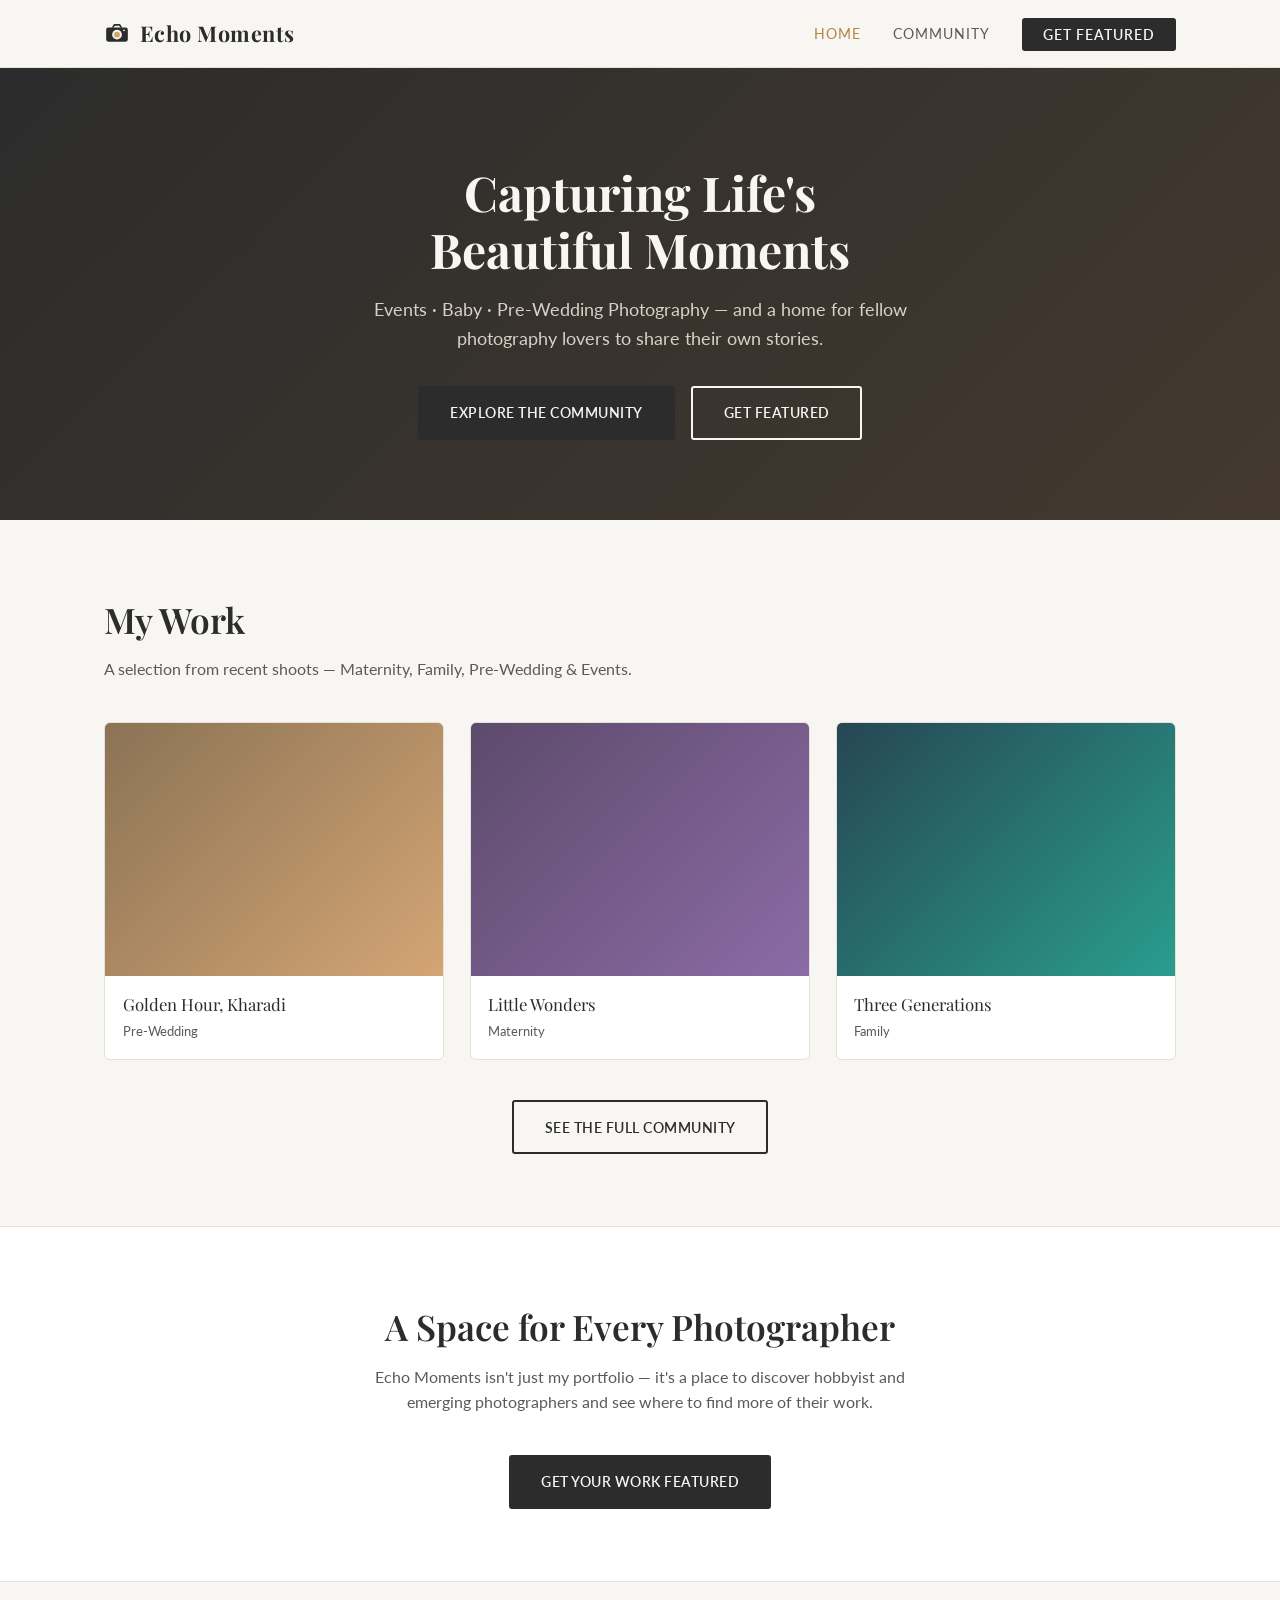
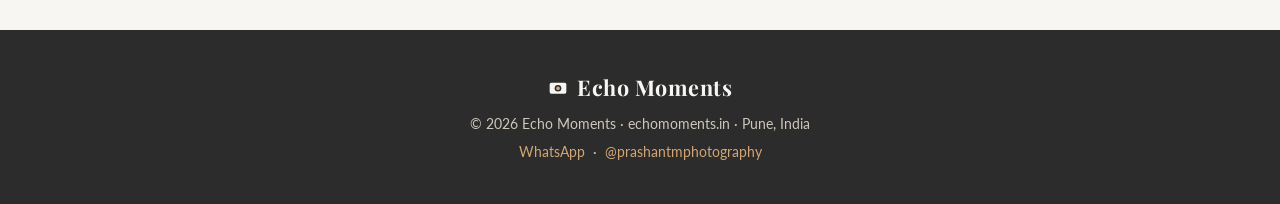
==== index.html @ 78dad166 "Echo Moments Static MVP" ====
<!DOCTYPE html>
<html lang="en">
<head>
<meta charset="UTF-8">
<meta name="viewport" content="width=device-width, initial-scale=1.0">
<title>Echo Moments | Photography Portfolio & Community</title>
<meta name="description" content="Echo Moments — professional photography portfolio and a community space for hobbyist photographers to share their work and stories.">
<link rel="preconnect" href="https://fonts.googleapis.com">
<link href="https://fonts.googleapis.com/css2?family=Playfair+Display:wght@500;600;700&family=Lato:wght@300;400;700&display=swap" rel="stylesheet">
<link rel="stylesheet" href="css/style.css">
</head>
<body>

<nav class="nav">
  <div class="nav-inner">
    <a href="index.html" class="brand">
      <svg width="26" height="26" viewBox="0 0 48 48" fill="none">
        <rect x="4" y="14" width="40" height="26" rx="4" fill="#2c2c2c"/>
        <path d="M16 14L19 9H29L32 14" stroke="#2c2c2c" stroke-width="3" fill="none" stroke-linejoin="round"/>
        <circle cx="24" cy="27" r="9" fill="#f8f6f3"/>
        <circle cx="24" cy="27" r="5.5" fill="#d4a574"/>
        <circle cx="37" cy="19" r="1.6" fill="#f8f6f3"/>
      </svg>
      Echo Moments
    </a>
    <button class="nav-toggle" aria-label="Menu">☰</button>
    <ul class="nav-links">
      <li><a href="index.html" class="active">Home</a></li>
      <li><a href="community.html">Community</a></li>
      <li><a href="community.html#get-featured" class="nav-cta">Get Featured</a></li>
    </ul>
  </div>
</nav>

<section class="hero">
  <h1>Capturing Life's<br>Beautiful Moments</h1>
  <p>Events · Baby · Pre-Wedding Photography — and a home for fellow photography lovers to share their own stories.</p>
  <div class="hero-actions">
    <a href="community.html" class="btn btn-primary">Explore the Community</a>
    <a href="community.html#get-featured" class="btn btn-outline" style="border-color:#f8f6f3;color:#f8f6f3;">Get Featured</a>
  </div>
</section>

<section class="section">
  <div class="container">
    <h2 class="section-title">My Work</h2>
    <p class="section-sub">A selection from recent shoots — Maternity, Family, Pre-Wedding & Events.</p>
    <div class="photo-grid" id="featuredGrid">
      <!-- Static featured shots — replace thumb backgrounds with your own images -->
      <div class="photo-card">
        <div class="thumb"></div>
        <div class="info">
          <div class="p-title">Golden Hour, Kharadi</div>
          <div class="p-meta"><span>Pre-Wedding</span></div>
        </div>
      </div>
      <div class="photo-card">
        <div class="thumb" style="background:linear-gradient(135deg,#5c4a6b,#8c6ba6);"></div>
        <div class="info">
          <div class="p-title">Little Wonders</div>
          <div class="p-meta"><span>Maternity</span></div>
        </div>
      </div>
      <div class="photo-card">
        <div class="thumb" style="background:linear-gradient(135deg,#264653,#2a9d8f);"></div>
        <div class="info">
          <div class="p-title">Three Generations</div>
          <div class="p-meta"><span>Family</span></div>
        </div>
      </div>
    </div>
    <div class="center" style="margin-top:2.5rem;">
      <a href="community.html" class="btn btn-outline">See the Full Community</a>
    </div>
  </div>
</section>

<section class="section" style="background:var(--card);border-top:1px solid var(--line);border-bottom:1px solid var(--line);">
  <div class="container center">
    <h2 class="section-title">A Space for Every Photographer</h2>
    <p class="section-sub" style="max-width:560px;margin-left:auto;margin-right:auto;">
      Echo Moments isn't just my portfolio — it's a place to discover hobbyist and emerging photographers
      and see where to find more of their work.
    </p>
    <a href="community.html#get-featured" class="btn btn-primary">Get Your Work Featured</a>
  </div>
</section>

<footer>
  <div class="brand">
    <svg width="20" height="20" viewBox="0 0 48 48" fill="none">
      <rect x="4" y="14" width="40" height="26" rx="4" fill="#f8f6f3"/>
      <circle cx="24" cy="27" r="8" fill="#2c2c2c"/>
      <circle cx="24" cy="27" r="4.5" fill="#d4a574"/>
    </svg>
    Echo Moments
  </div>
  <p>&copy; 2026 Echo Moments · echomoments.in · Pune, India</p>
  <p style="margin-top:0.4rem;">
    <a href="https://wa.me/919764500096" target="_blank" rel="noopener" style="color:#d4a574;">WhatsApp</a>
    &nbsp;·&nbsp;
    <a href="https://instagram.com/prashantmphotography" target="_blank" rel="noopener" style="color:#d4a574;">@prashantmphotography</a>
  </p>
</footer>

<script src="js/main.js"></script>
</body>
</html>
---- css/style.css ----
:root {
  --ink: #2c2c2c;
  --ink-soft: #5a5a5a;
  --brown: #8b7355;
  --gold: #d4a574;
  --gold-deep: #b5843f;
  --paper: #f8f6f3;
  --card: #ffffff;
  --line: #e6e0d6;
  --danger: #b4532a;
}

* { margin: 0; padding: 0; box-sizing: border-box; }

body {
  font-family: 'Lato', Arial, sans-serif;
  background: var(--paper);
  color: var(--ink);
  line-height: 1.6;
}

h1, h2, h3, .brand, .serif { font-family: 'Playfair Display', Georgia, serif; }

a { color: inherit; text-decoration: none; }
img { max-width: 100%; display: block; }

/* ---------- Nav ---------- */
.nav {
  position: sticky;
  top: 0;
  z-index: 50;
  background: rgba(248, 246, 243, 0.96);
  backdrop-filter: blur(8px);
  border-bottom: 1px solid var(--line);
}
.nav-inner {
  max-width: 1200px;
  margin: 0 auto;
  padding: 1rem 5%;
  display: flex;
  align-items: center;
  justify-content: space-between;
}
.brand {
  display: flex;
  align-items: center;
  gap: 0.6rem;
  font-size: 1.35rem;
  font-weight: 700;
  letter-spacing: 0.5px;
}
.brand svg { flex-shrink: 0; }
.nav-links {
  display: flex;
  align-items: center;
  gap: 2rem;
  list-style: none;
}
.nav-links li + li { margin-left: 2rem; }
.nav-links li { margin-left: 0; }
.nav-links { gap: 0; }
.nav-links li:first-child { margin-left: 0; }
.nav-links a {
  font-size: 0.85rem;
  text-transform: uppercase;
  letter-spacing: 1px;
  color: var(--ink-soft);
  transition: color 0.2s ease;
}
.nav-links a:hover, .nav-links a.active { color: var(--gold-deep); }
.nav-cta {
  background: var(--ink);
  color: var(--paper) !important;
  padding: 0.55rem 1.3rem;
  border-radius: 3px;
  font-weight: 600;
}
.nav-cta:hover { background: var(--gold-deep); }
.nav-toggle { display: none; background: none; border: none; cursor: pointer; }

/* ---------- Layout helpers ---------- */
.container { max-width: 1200px; margin: 0 auto; padding: 0 5%; }
.section { padding: 4.5rem 0; }
.section-title { font-size: 2.2rem; font-weight: 600; margin-bottom: 0.5rem; }
.section-sub { color: var(--ink-soft); margin-bottom: 2.5rem; font-size: 1rem; }
.center { text-align: center; }

.btn {
  display: inline-flex;
  align-items: center;
  gap: 0.5rem;
  padding: 0.85rem 1.9rem;
  border-radius: 3px;
  font-weight: 600;
  font-size: 0.9rem;
  letter-spacing: 0.5px;
  text-transform: uppercase;
  cursor: pointer;
  border: 2px solid transparent;
  transition: all 0.2s ease;
}
.btn-primary { background: var(--ink); color: var(--paper); }
.btn-primary:hover { background: var(--gold-deep); }
.btn-outline { background: transparent; border-color: var(--ink); color: var(--ink); }
.btn-outline:hover { background: var(--ink); color: var(--paper); }
.btn:disabled { opacity: 0.5; cursor: not-allowed; }
.btn-full { width: 100%; justify-content: center; }

/* ---------- Hero ---------- */
.hero {
  background: linear-gradient(135deg, #2c2c2c 0%, #43392f 100%);
  color: var(--paper);
  padding: 6rem 5% 5rem;
  text-align: center;
}
.hero h1 { font-size: 3rem; margin-bottom: 1rem; line-height: 1.2; }
.hero p { font-size: 1.15rem; color: #d8d2c6; max-width: 560px; margin: 0 auto 2rem; }
.hero-actions { display: flex; gap: 1rem; justify-content: center; flex-wrap: wrap; }

/* ---------- Grid / cards ---------- */
.photo-grid {
  display: grid;
  grid-template-columns: repeat(3, 1fr);
  gap: 1.6rem;
}
.photo-card {
  background: var(--card);
  border: 1px solid var(--line);
  border-radius: 6px;
  overflow: hidden;
  cursor: pointer;
  transition: transform 0.2s ease, box-shadow 0.2s ease;
}
.photo-card:hover { transform: translateY(-4px); box-shadow: 0 14px 30px rgba(0,0,0,0.1); }
.photo-card .thumb {
  width: 100%;
  aspect-ratio: 4/3;
  object-fit: cover;
  background: linear-gradient(135deg, var(--brown), var(--gold));
}
.photo-card .info { padding: 0.9rem 1.1rem 1.1rem; }
.photo-card .p-title { font-family: 'Playfair Display', serif; font-size: 1.05rem; margin-bottom: 0.2rem; }
.photo-card .p-meta { font-size: 0.8rem; color: var(--ink-soft); display: flex; justify-content: space-between; align-items: center; }
.photo-card .p-story { font-size: 0.82rem; color: var(--ink-soft); margin-top: 0.5rem; display: -webkit-box; -webkit-line-clamp: 2; -webkit-box-orient: vertical; overflow: hidden; }
.member-link { display: inline-block; margin-top: 0.7rem; font-size: 0.8rem; font-weight: 700; color: var(--gold-deep); }
.member-link:hover { color: var(--ink); }

.empty-state {
  text-align: center;
  padding: 4rem 1rem;
  color: var(--ink-soft);
  border: 1.5px dashed var(--line);
  border-radius: 8px;
}

/* ---------- Forms ---------- */
.form-card {
  max-width: 460px;
  margin: 0 auto;
  background: var(--card);
  border: 1px solid var(--line);
  border-radius: 8px;
  padding: 2.2rem;
}
.field { margin-bottom: 1.2rem; }
.field label {
  display: block;
  font-size: 0.8rem;
  font-weight: 600;
  text-transform: uppercase;
  letter-spacing: 0.5px;
  color: var(--ink-soft);
  margin-bottom: 0.4rem;
}
.field input, .field textarea, .field select {
  width: 100%;
  padding: 0.75rem 0.9rem;
  border: 1.5px solid var(--line);
  border-radius: 4px;
  font-family: inherit;
  font-size: 0.95rem;
  background: var(--paper);
}
.field input:focus, .field textarea:focus { outline: none; border-color: var(--gold); }
.field textarea { resize: vertical; min-height: 110px; }
.form-note { font-size: 0.85rem; color: var(--ink-soft); margin-top: 1rem; text-align: center; }
.form-note a { color: var(--gold-deep); font-weight: 600; }
.form-msg { font-size: 0.85rem; padding: 0.7rem 0.9rem; border-radius: 4px; margin-bottom: 1rem; display: none; }
.form-msg.error { display: block; background: #f9e3da; color: var(--danger); }
.form-msg.success { display: block; background: #eaf2e6; color: #4a6b3d; }

.tab-switch { display: flex; gap: 0.5rem; margin-bottom: 1.6rem; background: var(--paper); border: 1px solid var(--line); border-radius: 5px; padding: 4px; }
.tab-switch button {
  flex: 1; padding: 0.6rem; border: none; background: none; border-radius: 3px;
  font-weight: 600; font-size: 0.85rem; cursor: pointer; color: var(--ink-soft);
}
.tab-switch button.active { background: var(--ink); color: var(--paper); }

/* ---------- Upload dropzone ---------- */
.dropzone {
  border: 2px dashed var(--line);
  border-radius: 8px;
  padding: 2.2rem 1rem;
  text-align: center;
  cursor: pointer;
  background: var(--paper);
  margin-bottom: 1.2rem;
  position: relative;
  overflow: hidden;
}
.dropzone img { max-height: 260px; margin: 0 auto; border-radius: 4px; }
.dropzone .hint { color: var(--ink-soft); font-size: 0.9rem; }

/* ---------- Modal (photo detail + comments) ---------- */
.modal-backdrop {
  display: none;
  position: fixed; inset: 0;
  background: rgba(20, 18, 15, 0.72);
  z-index: 100;
  align-items: flex-start;
  justify-content: center;
  overflow-y: auto;
  padding: 3rem 1rem;
}
.modal-backdrop.open { display: flex; }
.modal {
  background: var(--card);
  max-width: 900px;
  width: 100%;
  border-radius: 10px;
  overflow: hidden;
  display: grid;
  grid-template-columns: 1.3fr 1fr;
}
.modal-img { background: linear-gradient(135deg, var(--brown), var(--gold)); min-height: 320px; }
.modal-img img { width: 100%; height: 100%; object-fit: cover; }
.modal-body { padding: 1.8rem; display: flex; flex-direction: column; max-height: 85vh; }
.modal-close { align-self: flex-end; background: none; border: none; cursor: pointer; color: var(--ink-soft); font-size: 1.4rem; line-height: 1; margin-bottom: 0.5rem; }
.modal-title { font-size: 1.4rem; margin-bottom: 0.2rem; }
.modal-author { font-size: 0.85rem; color: var(--ink-soft); margin-bottom: 1rem; }
.modal-story { font-size: 0.95rem; color: var(--ink); margin-bottom: 1.4rem; flex-shrink: 0; }
.comments-list { flex: 1; overflow-y: auto; border-top: 1px solid var(--line); padding-top: 1rem; margin-bottom: 1rem; }
.comment { margin-bottom: 1rem; }
.comment .c-name { font-weight: 700; font-size: 0.85rem; }
.comment .c-text { font-size: 0.88rem; color: var(--ink-soft); }
.comment-form { display: flex; gap: 0.5rem; }
.comment-form input { flex: 1; }

footer {
  background: var(--ink);
  color: #cfc8ba;
  text-align: center;
  padding: 2.5rem 5%;
  font-size: 0.85rem;
  margin-top: 3rem;
}
footer .brand { color: var(--paper); justify-content: center; margin-bottom: 0.6rem; }

@media (max-width: 860px) {
  .photo-grid { grid-template-columns: repeat(2, 1fr); }
  .modal { grid-template-columns: 1fr; }
  .modal-img { min-height: 200px; }
  .nav-links { position: fixed; top: 64px; left: 0; right: 0; background: var(--paper); flex-direction: column; padding: 1.5rem; border-bottom: 1px solid var(--line); display: none; gap: 1.2rem; }
  .nav-links.open { display: flex; }
  .nav-toggle { display: block; }
}
@media (max-width: 560px) {
  .photo-grid { grid-template-columns: 1fr; }
  .hero h1 { font-size: 2.2rem; }
}
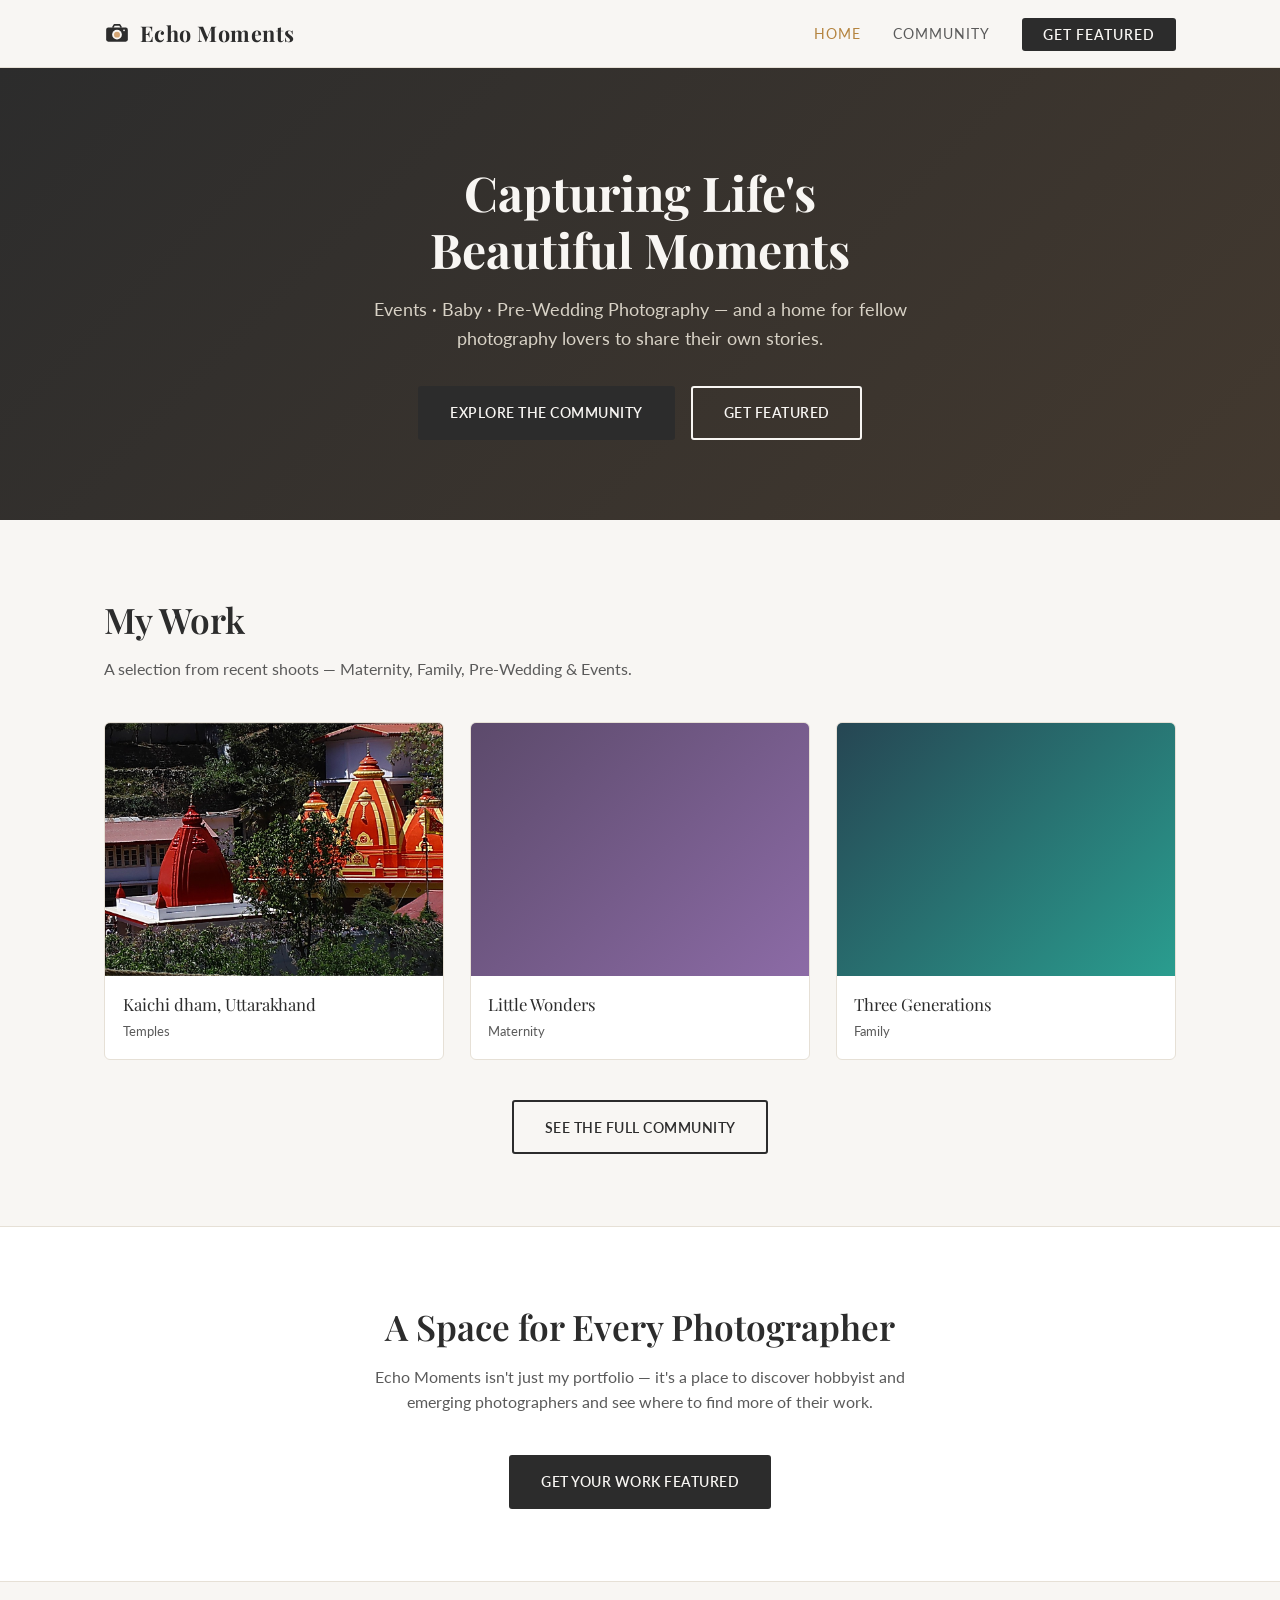
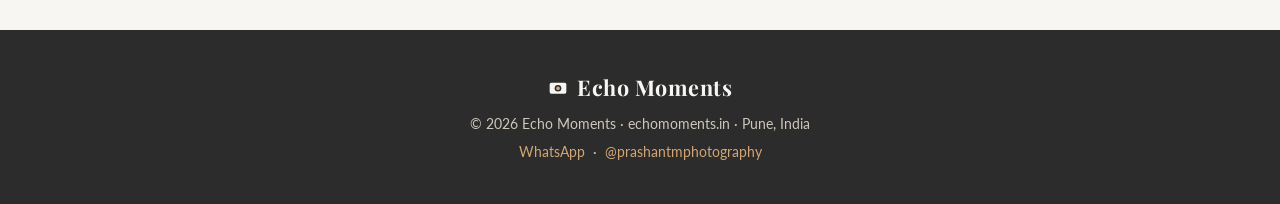
==== commit 70e75eae: "Added real photos" ====
--- a/index.html
+++ b/index.html
@@ -48,10 +48,10 @@
     <div class="photo-grid" id="featuredGrid">
       <!-- Static featured shots — replace thumb backgrounds with your own images -->
       <div class="photo-card">
-        <div class="thumb"></div>
+        <div class="thumb" style="background-image:url('/assets/portfolio/prashant-photo.jpg');background-size:cover;background-position:center;"></div>
         <div class="info">
-          <div class="p-title">Golden Hour, Kharadi</div>
-          <div class="p-meta"><span>Pre-Wedding</span></div>
+          <div class="p-title">Kaichi dham, Uttarakhand</div>
+          <div class="p-meta"><span>Temples</span></div>
         </div>
       </div>
       <div class="photo-card">
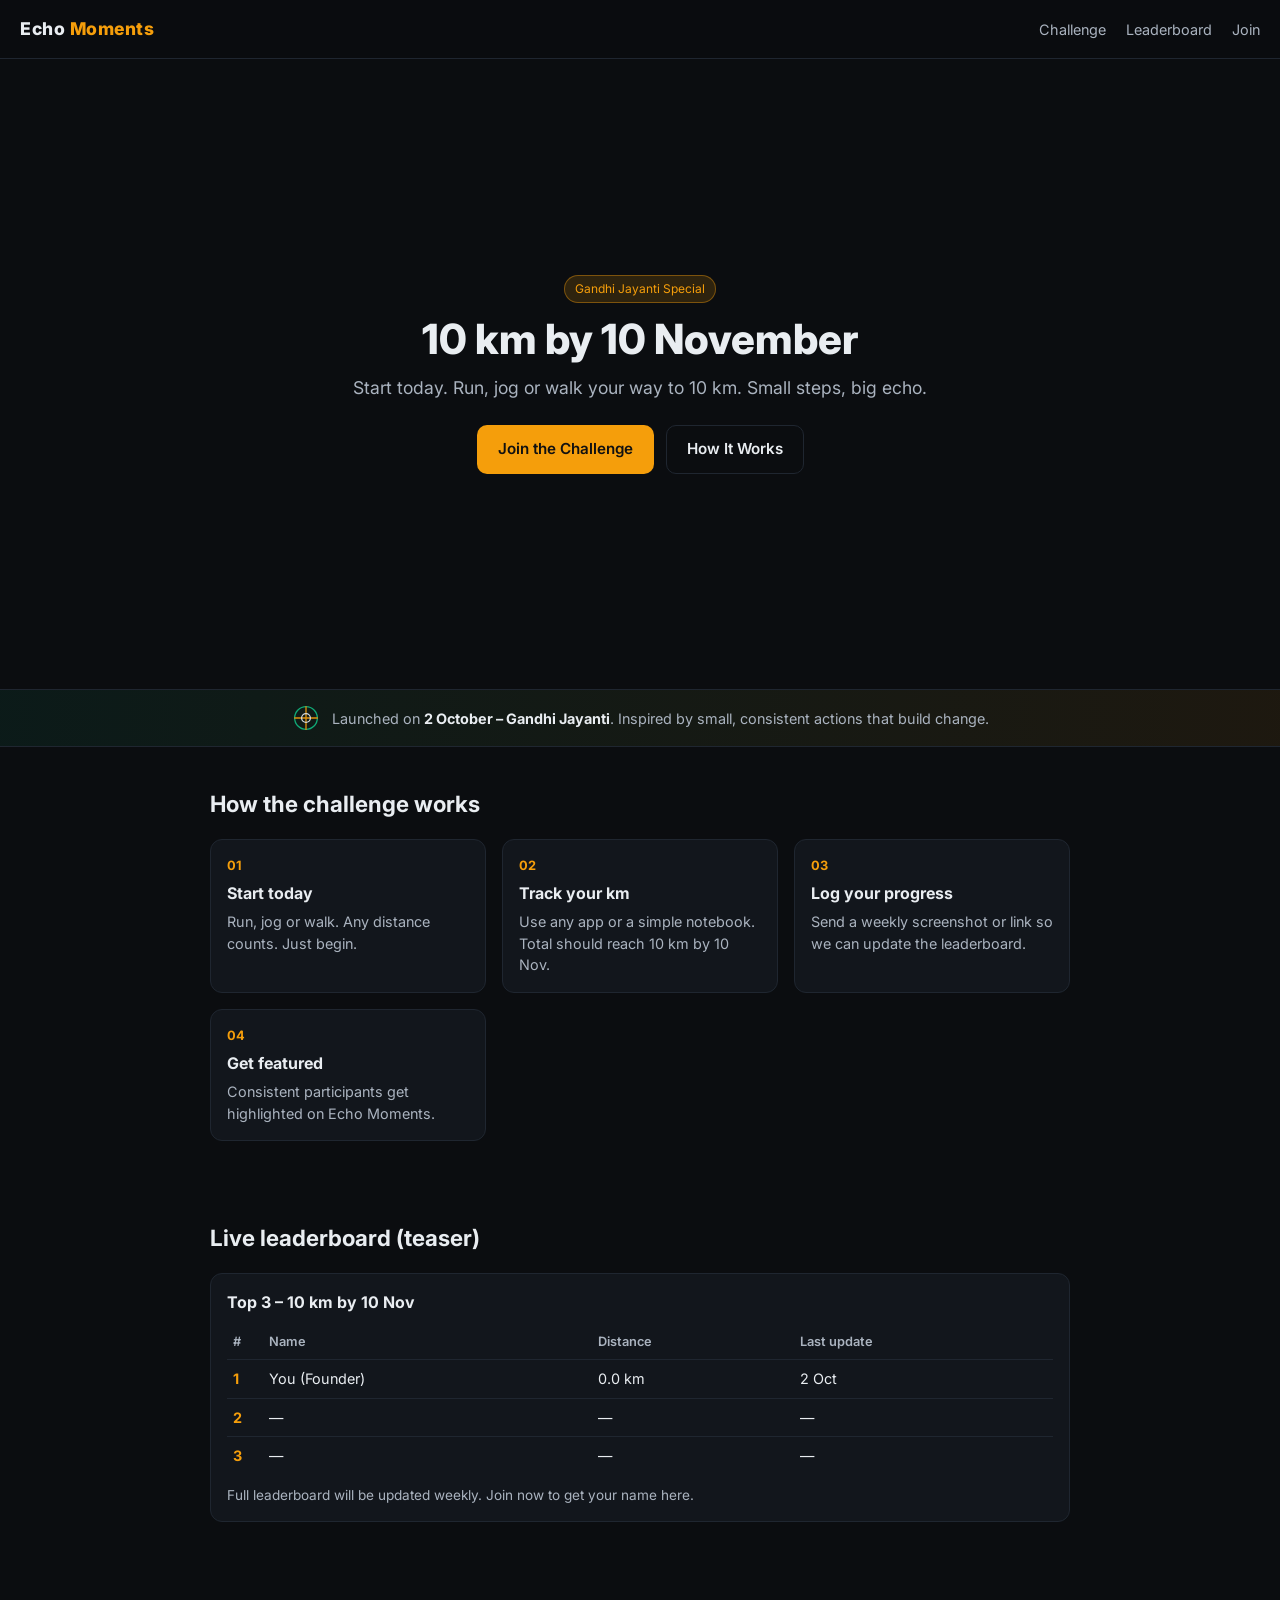
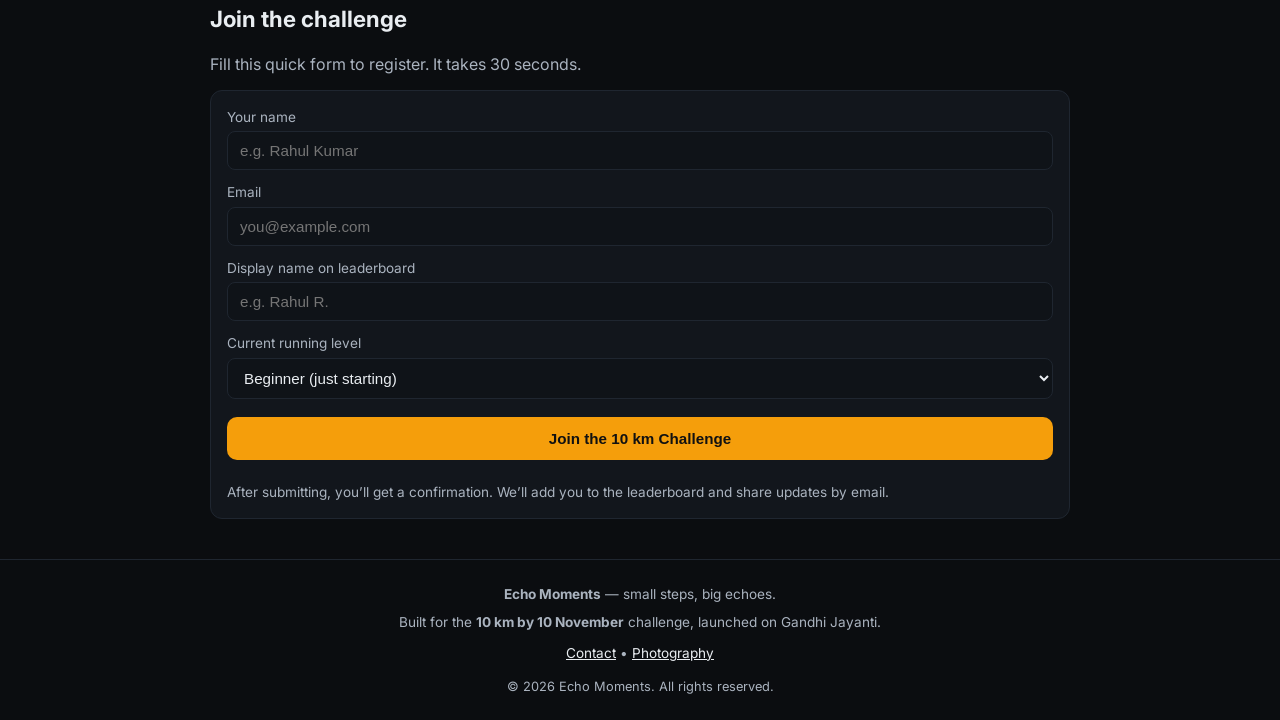
==== commit 1f4c47a1: "Add files via upload" ====
--- a/index.html
+++ b/index.html
@@ -1,108 +1,548 @@
 <!DOCTYPE html>
 <html lang="en">
 <head>
-<meta charset="UTF-8">
-<meta name="viewport" content="width=device-width, initial-scale=1.0">
-<title>Echo Moments | Photography Portfolio & Community</title>
-<meta name="description" content="Echo Moments — professional photography portfolio and a community space for hobbyist photographers to share their work and stories.">
-<link rel="preconnect" href="https://fonts.googleapis.com">
-<link href="https://fonts.googleapis.com/css2?family=Playfair+Display:wght@500;600;700&family=Lato:wght@300;400;700&display=swap" rel="stylesheet">
-<link rel="stylesheet" href="css/style.css">
+  <meta charset="UTF-8" />
+  <title>Echo Moments — 10 km by 10 Nov Challenge</title>
+  <meta name="viewport" content="width=device-width, initial-scale=1" />
+  <meta name="description" content="Start today. Run, jog or walk 10 km by 10 November. A simple Gandhi Jayanti challenge from Echo Moments." />
+
+  <!-- Google Fonts -->
+  <link rel="preconnect" href="https://fonts.googleapis.com" />
+  <link rel="preconnect" href="https://fonts.gstatic.com" crossorigin />
+  <link href="https://fonts.googleapis.com/css2?family=Inter:wght@400;600;800&display=swap" rel="stylesheet" />
+
+  <style>
+    :root {
+      --bg: #0b0d10;
+      --text: #e9edf1;
+      --muted: #aab3bf;
+      --accent: #f59e0b; /* warm orange */
+      --accent-2: #10b981; /* green for Gandhi / growth */
+      --card: #12161c;
+      --border: #1f2630;
+    }
+
+    * {
+      box-sizing: border-box;
+      margin: 0;
+      padding: 0;
+    }
+
+    body {
+      font-family: 'Inter', system-ui, -apple-system, sans-serif;
+      background: var(--bg);
+      color: var(--text);
+      line-height: 1.5;
+    }
+
+    a {
+      color: inherit;
+      text-decoration: none;
+    }
+
+    /* Header */
+    header {
+      display: flex;
+      align-items: center;
+      justify-content: space-between;
+      padding: 16px 20px;
+      border-bottom: 1px solid var(--border);
+      position: sticky;
+      top: 0;
+      background: rgba(11,13,16,0.9);
+      backdrop-filter: blur(6px);
+      z-index: 10;
+    }
+
+    .logo {
+      font-weight: 800;
+      font-size: 1.1rem;
+      letter-spacing: 0.5px;
+    }
+
+    .logo span {
+      color: var(--accent);
+    }
+
+    nav a {
+      font-size: 0.9rem;
+      color: var(--muted);
+      margin-left: 16px;
+    }
+
+    nav a:hover {
+      color: var(--text);
+    }
+
+    /* Hero */
+    .hero {
+      position: relative;
+      min-height: 70vh;
+      display: flex;
+      align-items: center;
+      justify-content: center;
+      text-align: center;
+      padding: 40px 20px;
+      overflow: hidden;
+      background:
+        linear-gradient(180deg, rgba(11,13,16,0.6), rgba(11,13,16,0.9)),
+        url('https://images.pexels.com/photos/17843096/pexels-photo-17843096.jpeg?auto=compress&cs=tinysrgb&w=1600')
+        center / cover no-repeat;
+    }
+
+    .hero-inner {
+      max-width: 720px;
+    }
+
+    .badge {
+      display: inline-block;
+      font-size: 0.75rem;
+      padding: 4px 10px;
+      border-radius: 999px;
+      background: rgba(245, 158, 11, 0.15);
+      color: var(--accent);
+      border: 1px solid rgba(245, 158, 11, 0.4);
+      margin-bottom: 14px;
+    }
+
+    h1 {
+      font-size: clamp(1.8rem, 5vw, 2.6rem);
+      font-weight: 800;
+      line-height: 1.1;
+      margin-bottom: 12px;
+    }
+
+    .sub {
+      font-size: clamp(0.95rem, 2.5vw, 1.1rem);
+      color: var(--muted);
+      margin-bottom: 24px;
+    }
+
+    .cta-row {
+      display: flex;
+      gap: 12px;
+      justify-content: center;
+      flex-wrap: wrap;
+    }
+
+    .btn {
+      display: inline-block;
+      padding: 12px 20px;
+      border-radius: 10px;
+      font-weight: 600;
+      font-size: 0.95rem;
+      border: 1px solid transparent;
+      transition: transform 0.15s ease, background 0.2s ease, border-color 0.2s ease;
+    }
+
+    .btn:hover {
+      transform: translateY(-1px);
+    }
+
+    .btn-primary {
+      background: var(--accent);
+      color: #111;
+    }
+
+    .btn-secondary {
+      background: transparent;
+      color: var(--text);
+      border-color: var(--border);
+    }
+
+    /* Gandhi Jayanti strip */
+    .gandhi-strip {
+      display: flex;
+      align-items: center;
+      justify-content: center;
+      gap: 12px;
+      padding: 14px 20px;
+      background: linear-gradient(90deg, rgba(16,185,129,0.08), rgba(245,158,11,0.08));
+      border-top: 1px solid var(--border);
+      border-bottom: 1px solid var(--border);
+      font-size: 0.9rem;
+      color: var(--muted);
+      flex-wrap: wrap;
+    }
+
+    .gandhi-strip strong {
+      color: var(--text);
+    }
+
+    .charkha {
+      width: 28px;
+      height: 28px;
+      opacity: 0.9;
+    }
+
+    /* How it works */
+    .section {
+      padding: 40px 20px;
+      max-width: 900px;
+      margin: 0 auto;
+    }
+
+    .section-title {
+      font-size: 1.4rem;
+      font-weight: 700;
+      margin-bottom: 16px;
+    }
+
+    .steps {
+      display: grid;
+      grid-template-columns: repeat(auto-fit, minmax(220px, 1fr));
+      gap: 16px;
+      margin-top: 18px;
+    }
+
+    .step {
+      background: var(--card);
+      border: 1px solid var(--border);
+      border-radius: 12px;
+      padding: 16px;
+    }
+
+    .step-num {
+      font-size: 0.8rem;
+      color: var(--accent);
+      font-weight: 700;
+      margin-bottom: 6px;
+    }
+
+    .step h3 {
+      font-size: 1rem;
+      margin-bottom: 6px;
+    }
+
+    .step p {
+      font-size: 0.9rem;
+      color: var(--muted);
+    }
+
+    /* Leaderboard teaser */
+    .leaderboard-card {
+      background: var(--card);
+      border: 1px solid var(--border);
+      border-radius: 12px;
+      padding: 16px;
+      margin-top: 18px;
+    }
+
+    .lb-title {
+      font-size: 1rem;
+      font-weight: 700;
+      margin-bottom: 10px;
+    }
+
+    .lb-table {
+      width: 100%;
+      border-collapse: collapse;
+      font-size: 0.9rem;
+    }
+
+    .lb-table th,
+    .lb-table td {
+      text-align: left;
+      padding: 8px 6px;
+      border-bottom: 1px solid var(--border);
+    }
+
+    .lb-table th {
+      color: var(--muted);
+      font-weight: 600;
+      font-size: 0.8rem;
+    }
+
+    .lb-table tr:last-child td {
+      border-bottom: none;
+    }
+
+    .rank {
+      width: 36px;
+      text-align: center;
+      font-weight: 700;
+      color: var(--accent);
+    }
+
+    .join-note {
+      font-size: 0.85rem;
+      color: var(--muted);
+      margin-top: 10px;
+    }
+
+    /* Footer */
+    footer {
+      border-top: 1px solid var(--border);
+      padding: 24px 20px;
+      text-align: center;
+      color: var(--muted);
+      font-size: 0.85rem;
+    }
+
+    footer a {
+      color: var(--text);
+      text-decoration: underline;
+    }
+
+    /* Responsive tweaks */
+    @media (max-width: 600px) {
+      .cta-row {
+        flex-direction: column;
+        align-items: stretch;
+      }
+      .btn {
+        text-align: center;
+      }
+    }
+  </style>
 </head>
 <body>
 
-<nav class="nav">
-  <div class="nav-inner">
-    <a href="index.html" class="brand">
-      <svg width="26" height="26" viewBox="0 0 48 48" fill="none">
-        <rect x="4" y="14" width="40" height="26" rx="4" fill="#2c2c2c"/>
-        <path d="M16 14L19 9H29L32 14" stroke="#2c2c2c" stroke-width="3" fill="none" stroke-linejoin="round"/>
-        <circle cx="24" cy="27" r="9" fill="#f8f6f3"/>
-        <circle cx="24" cy="27" r="5.5" fill="#d4a574"/>
-        <circle cx="37" cy="19" r="1.6" fill="#f8f6f3"/>
-      </svg>
-      Echo Moments
-    </a>
-    <button class="nav-toggle" aria-label="Menu">☰</button>
-    <ul class="nav-links">
-      <li><a href="index.html" class="active">Home</a></li>
-      <li><a href="community.html">Community</a></li>
-      <li><a href="community.html#get-featured" class="nav-cta">Get Featured</a></li>
-    </ul>
-  </div>
-</nav>
-
-<section class="hero">
-  <h1>Capturing Life's<br>Beautiful Moments</h1>
-  <p>Events · Baby · Pre-Wedding Photography — and a home for fellow photography lovers to share their own stories.</p>
-  <div class="hero-actions">
-    <a href="community.html" class="btn btn-primary">Explore the Community</a>
-    <a href="community.html#get-featured" class="btn btn-outline" style="border-color:#f8f6f3;color:#f8f6f3;">Get Featured</a>
-  </div>
-</section>
-
-<section class="section">
-  <div class="container">
-    <h2 class="section-title">My Work</h2>
-    <p class="section-sub">A selection from recent shoots — Maternity, Family, Pre-Wedding & Events.</p>
-    <div class="photo-grid" id="featuredGrid">
-      <!-- Static featured shots — replace thumb backgrounds with your own images -->
-      <div class="photo-card">
-        <div class="thumb" style="background-image:url('/assets/portfolio/prashant-photo.jpg');background-size:cover;background-position:center;"></div>
-        <div class="info">
-          <div class="p-title">Kaichi dham, Uttarakhand</div>
-          <div class="p-meta"><span>Temples</span></div>
-        </div>
-      </div>
-      <div class="photo-card">
-        <div class="thumb" style="background:linear-gradient(135deg,#5c4a6b,#8c6ba6);"></div>
-        <div class="info">
-          <div class="p-title">Little Wonders</div>
-          <div class="p-meta"><span>Maternity</span></div>
-        </div>
-      </div>
-      <div class="photo-card">
-        <div class="thumb" style="background:linear-gradient(135deg,#264653,#2a9d8f);"></div>
-        <div class="info">
-          <div class="p-title">Three Generations</div>
-          <div class="p-meta"><span>Family</span></div>
-        </div>
+  <!-- Header -->
+  <header>
+    <div class="logo">Echo <span>Moments</span></div>
+    <nav>
+      <a href="#challenge">Challenge</a>
+      <a href="#leaderboard">Leaderboard</a>
+      <a href="#join">Join</a>
+    </nav>
+  </header>
+
+  <!-- Hero -->
+  <section class="hero">
+    <div class="hero-inner">
+      <span class="badge">Gandhi Jayanti Special</span>
+      <h1>10 km by 10 November</h1>
+      <p class="sub">
+        Start today. Run, jog or walk your way to 10 km. Small steps, big echo.
+      </p>
+      <div class="cta-row">
+        <a class="btn btn-primary" href="#join">Join the Challenge</a>
+        <a class="btn btn-secondary" href="#how">How It Works</a>
       </div>
     </div>
-    <div class="center" style="margin-top:2.5rem;">
-      <a href="community.html" class="btn btn-outline">See the Full Community</a>
+  </section>
+
+  <!-- Gandhi Jayanti strip -->
+  <div class="gandhi-strip">
+    <!-- Simple inline charkha SVG -->
+    <svg class="charkha" viewBox="0 0 64 64" fill="none" xmlns="http://www.w3.org/2000/svg">
+      <circle cx="32" cy="32" r="26" stroke="#10b981" stroke-width="3"/>
+      <path d="M32 6v52M6 32h52" stroke="#f59e0b" stroke-width="3" stroke-linecap="round"/>
+      <circle cx="32" cy="32" r="10" stroke="#e9edf1" stroke-width="3"/>
+    </svg>
+    <div>
+      Launched on <strong>2 October – Gandhi Jayanti</strong>.  
+      Inspired by small, consistent actions that build change.
     </div>
   </div>
-</section>
-
-<section class="section" style="background:var(--card);border-top:1px solid var(--line);border-bottom:1px solid var(--line);">
-  <div class="container center">
-    <h2 class="section-title">A Space for Every Photographer</h2>
-    <p class="section-sub" style="max-width:560px;margin-left:auto;margin-right:auto;">
-      Echo Moments isn't just my portfolio — it's a place to discover hobbyist and emerging photographers
-      and see where to find more of their work.
+
+  <!-- How it works -->
+  <section id="how" class="section">
+    <h2 class="section-title">How the challenge works</h2>
+    <div class="steps">
+      <div class="step">
+        <div class="step-num">01</div>
+        <h3>Start today</h3>
+        <p>Run, jog or walk. Any distance counts. Just begin.</p>
+      </div>
+      <div class="step">
+        <div class="step-num">02</div>
+        <h3>Track your km</h3>
+        <p>Use any app or a simple notebook. Total should reach 10 km by 10 Nov.</p>
+      </div>
+      <div class="step">
+        <div class="step-num">03</div>
+        <h3>Log your progress</h3>
+        <p>Send a weekly screenshot or link so we can update the leaderboard.</p>
+      </div>
+      <div class="step">
+        <div class="step-num">04</div>
+        <h3>Get featured</h3>
+        <p>Consistent participants get highlighted on Echo Moments.</p>
+      </div>
+    </div>
+  </section>
+
+  <!-- Leaderboard teaser -->
+  <section id="leaderboard" class="section">
+    <h2 class="section-title">Live leaderboard (teaser)</h2>
+    <div class="leaderboard-card">
+      <div class="lb-title">Top 3 – 10 km by 10 Nov</div>
+      <table class="lb-table">
+        <thead>
+          <tr>
+            <th class="rank">#</th>
+            <th>Name</th>
+            <th>Distance</th>
+            <th>Last update</th>
+          </tr>
+        </thead>
+        <tbody>
+          <!-- Edit these rows as people join -->
+          <tr>
+            <td class="rank">1</td>
+            <td>You (Founder)</td>
+            <td>0.0 km</td>
+            <td>2 Oct</td>
+          </tr>
+          <tr>
+            <td class="rank">2</td>
+            <td>—</td>
+            <td>—</td>
+            <td>—</td>
+          </tr>
+          <tr>
+            <td class="rank">3</td>
+            <td>—</td>
+            <td>—</td>
+            <td>—</td>
+          </tr>
+        </tbody>
+      </table>
+      <p class="join-note">
+        Full leaderboard will be updated weekly. Join now to get your name here.
+      </p>
+    </div>
+  </section>
+
+  <!-- Join section -->
+  <section id="join" class="section">
+    <h2 class="section-title">Join the challenge</h2>
+    <p style="color: var(--muted); margin-bottom: 14px;">
+      Fill this quick form to register. It takes 30 seconds.
     </p>
-    <a href="community.html#get-featured" class="btn btn-primary">Get Your Work Featured</a>
-  </div>
-</section>
-
-<footer>
-  <div class="brand">
-    <svg width="20" height="20" viewBox="0 0 48 48" fill="none">
-      <rect x="4" y="14" width="40" height="26" rx="4" fill="#f8f6f3"/>
-      <circle cx="24" cy="27" r="8" fill="#2c2c2c"/>
-      <circle cx="24" cy="27" r="4.5" fill="#d4a574"/>
-    </svg>
-    Echo Moments
-  </div>
-  <p>&copy; 2026 Echo Moments · echomoments.in · Pune, India</p>
-  <p style="margin-top:0.4rem;">
-    <a href="https://wa.me/919764500096" target="_blank" rel="noopener" style="color:#d4a574;">WhatsApp</a>
-    &nbsp;·&nbsp;
-    <a href="https://instagram.com/prashantmphotography" target="_blank" rel="noopener" style="color:#d4a574;">@prashantmphotography</a>
-  </p>
-</footer>
-
-<script src="js/main.js"></script>
+
+    <!-- Replace ACTION with your Google Form / Tally / Typeform URL -->
+    <form
+      action="https://docs.google.com/forms/d/e/YOUR_FORM_ID/formResponse"
+      method="POST"
+      target="_blank"
+      style="
+        background: var(--card);
+        border: 1px solid var(--border);
+        border-radius: 12px;
+        padding: 16px;
+        display: grid;
+        gap: 12px;
+      "
+    >
+      <div>
+        <label style="display:block; font-size:0.85rem; color:var(--muted); margin-bottom:4px;">
+          Your name
+        </label>
+        <input
+          type="text"
+          name="entry.YOUR_NAME_FIELD_ID"
+          required
+          placeholder="e.g. Rahul Kumar"
+          style="
+            width:100%;
+            padding:10px 12px;
+            border-radius:8px;
+            border:1px solid var(--border);
+            background:#0f1318;
+            color:var(--text);
+            font-size:0.95rem;
+          "
+        />
+      </div>
+
+      <div>
+        <label style="display:block; font-size:0.85rem; color:var(--muted); margin-bottom:4px;">
+          Email
+        </label>
+        <input
+          type="email"
+          name="entry.YOUR_EMAIL_FIELD_ID"
+          required
+          placeholder="you@example.com"
+          style="
+            width:100%;
+            padding:10px 12px;
+            border-radius:8px;
+            border:1px solid var(--border);
+            background:#0f1318;
+            color:var(--text);
+            font-size:0.95rem;
+          "
+        />
+      </div>
+
+      <div>
+        <label style="display:block; font-size:0.85rem; color:var(--muted); margin-bottom:4px;">
+          Display name on leaderboard
+        </label>
+        <input
+          type="text"
+          name="entry.YOUR_DISPLAY_NAME_FIELD_ID"
+          placeholder="e.g. Rahul R."
+          style="
+            width:100%;
+            padding:10px 12px;
+            border-radius:8px;
+            border:1px solid var(--border);
+            background:#0f1318;
+            color:var(--text);
+            font-size:0.95rem;
+          "
+        />
+      </div>
+
+      <div>
+        <label style="display:block; font-size:0.85rem; color:var(--muted); margin-bottom:4px;">
+          Current running level
+        </label>
+        <select
+          name="entry.YOUR_LEVEL_FIELD_ID"
+          style="
+            width:100%;
+            padding:10px 12px;
+            border-radius:8px;
+            border:1px solid var(--border);
+            background:#0f1318;
+            color:var(--text);
+            font-size:0.95rem;
+          "
+        >
+          <option value="Beginner">Beginner (just starting)</option>
+          <option value="Intermediate">Intermediate (some running experience)</option>
+          <option value="Advanced">Advanced (regular runner)</option>
+        </select>
+      </div>
+
+      <button
+        type="submit"
+        class="btn btn-primary"
+        style="width:100%; margin-top: 6px;"
+      >
+        Join the 10 km Challenge
+      </button>
+
+      <p class="join-note">
+        After submitting, you’ll get a confirmation. We’ll add you to the leaderboard and share updates by email.
+      </p>
+    </form>
+  </section>
+
+  <!-- Footer -->
+  <footer>
+    <div style="max-width: 900px; margin: 0 auto;">
+      <div style="margin-bottom: 8px;">
+        <strong>Echo Moments</strong> — small steps, big echoes.
+      </div>
+      <div>
+        Built for the <strong>10 km by 10 November</strong> challenge, launched on Gandhi Jayanti.
+      </div>
+      <div style="margin-top: 10px;">
+        <a href="mailto:your-email@example.com">Contact</a> •
+        <a href="/portfolio">Photography</a>
+      </div>
+      <div style="margin-top: 14px; font-size: 0.8rem;">
+        © 2026 Echo Moments. All rights reserved.
+      </div>
+    </div>
+  </footer>
+
 </body>
-</html>
+</html>
